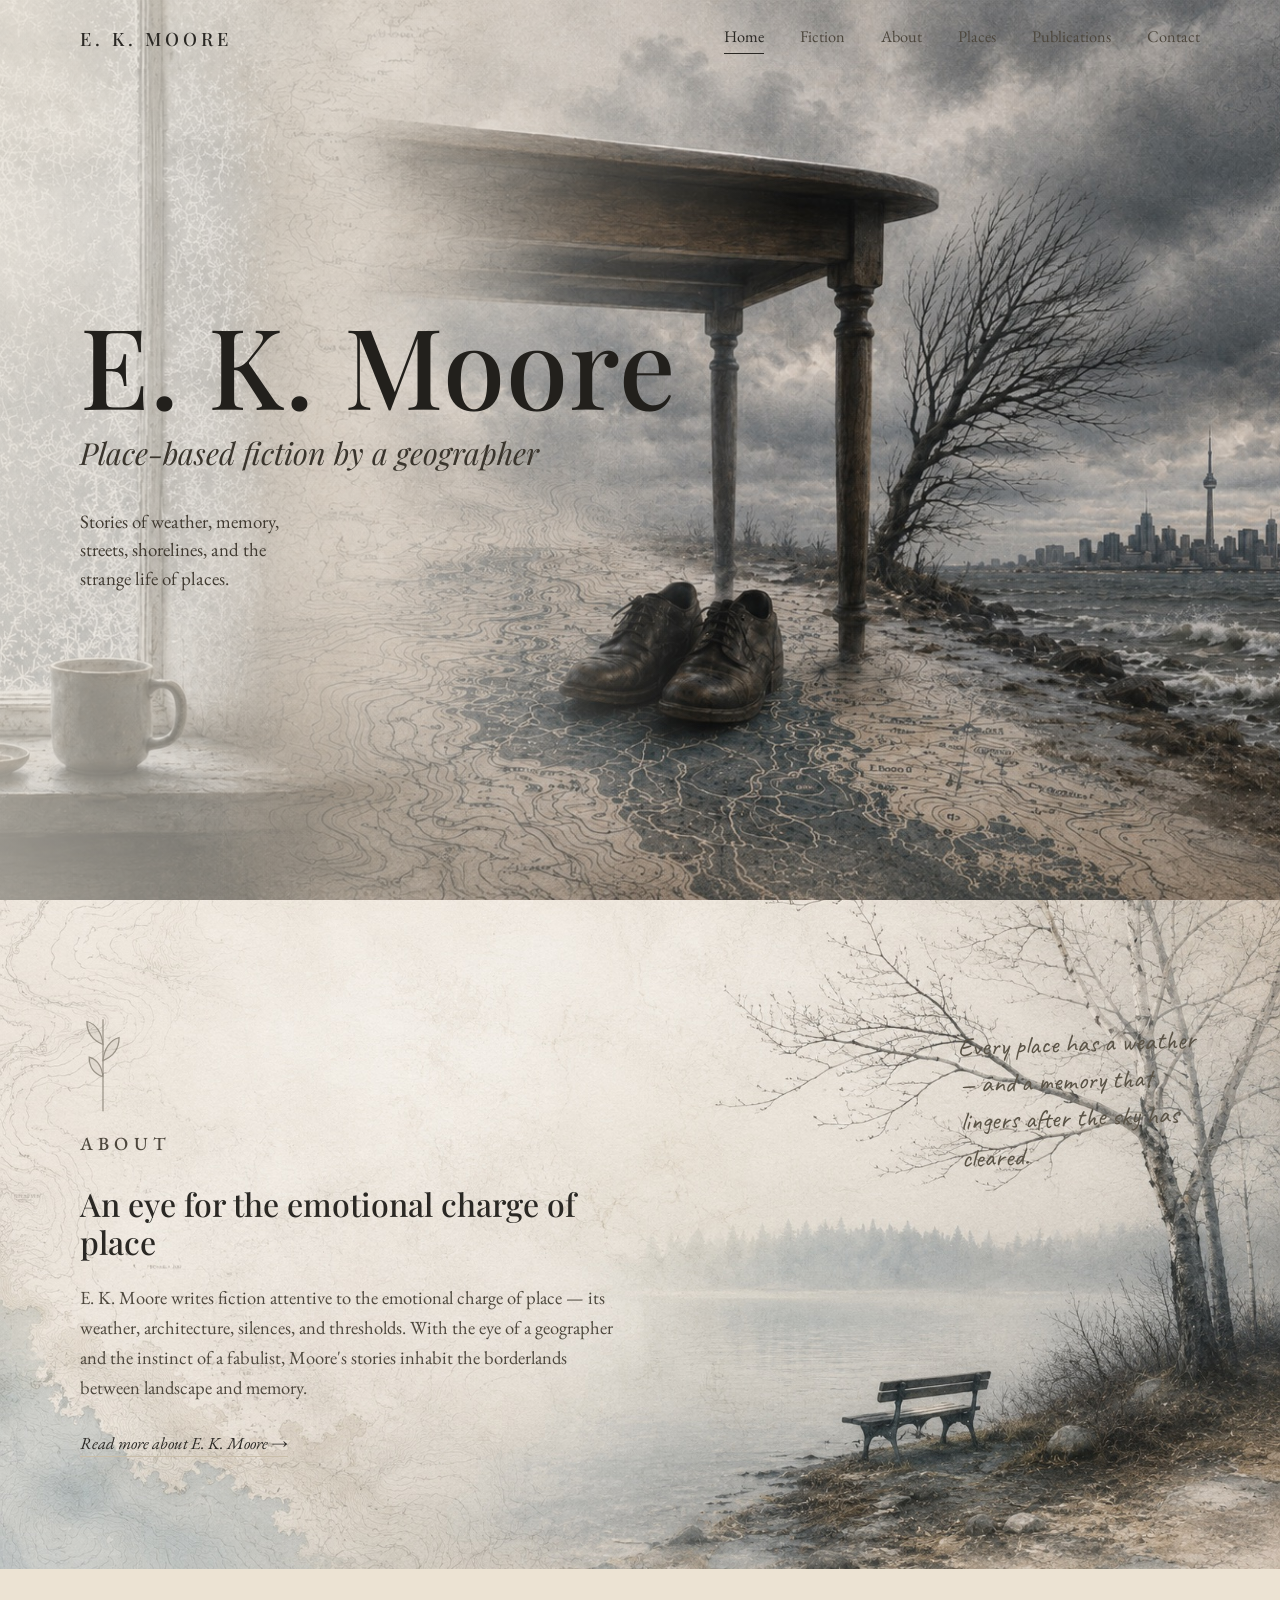
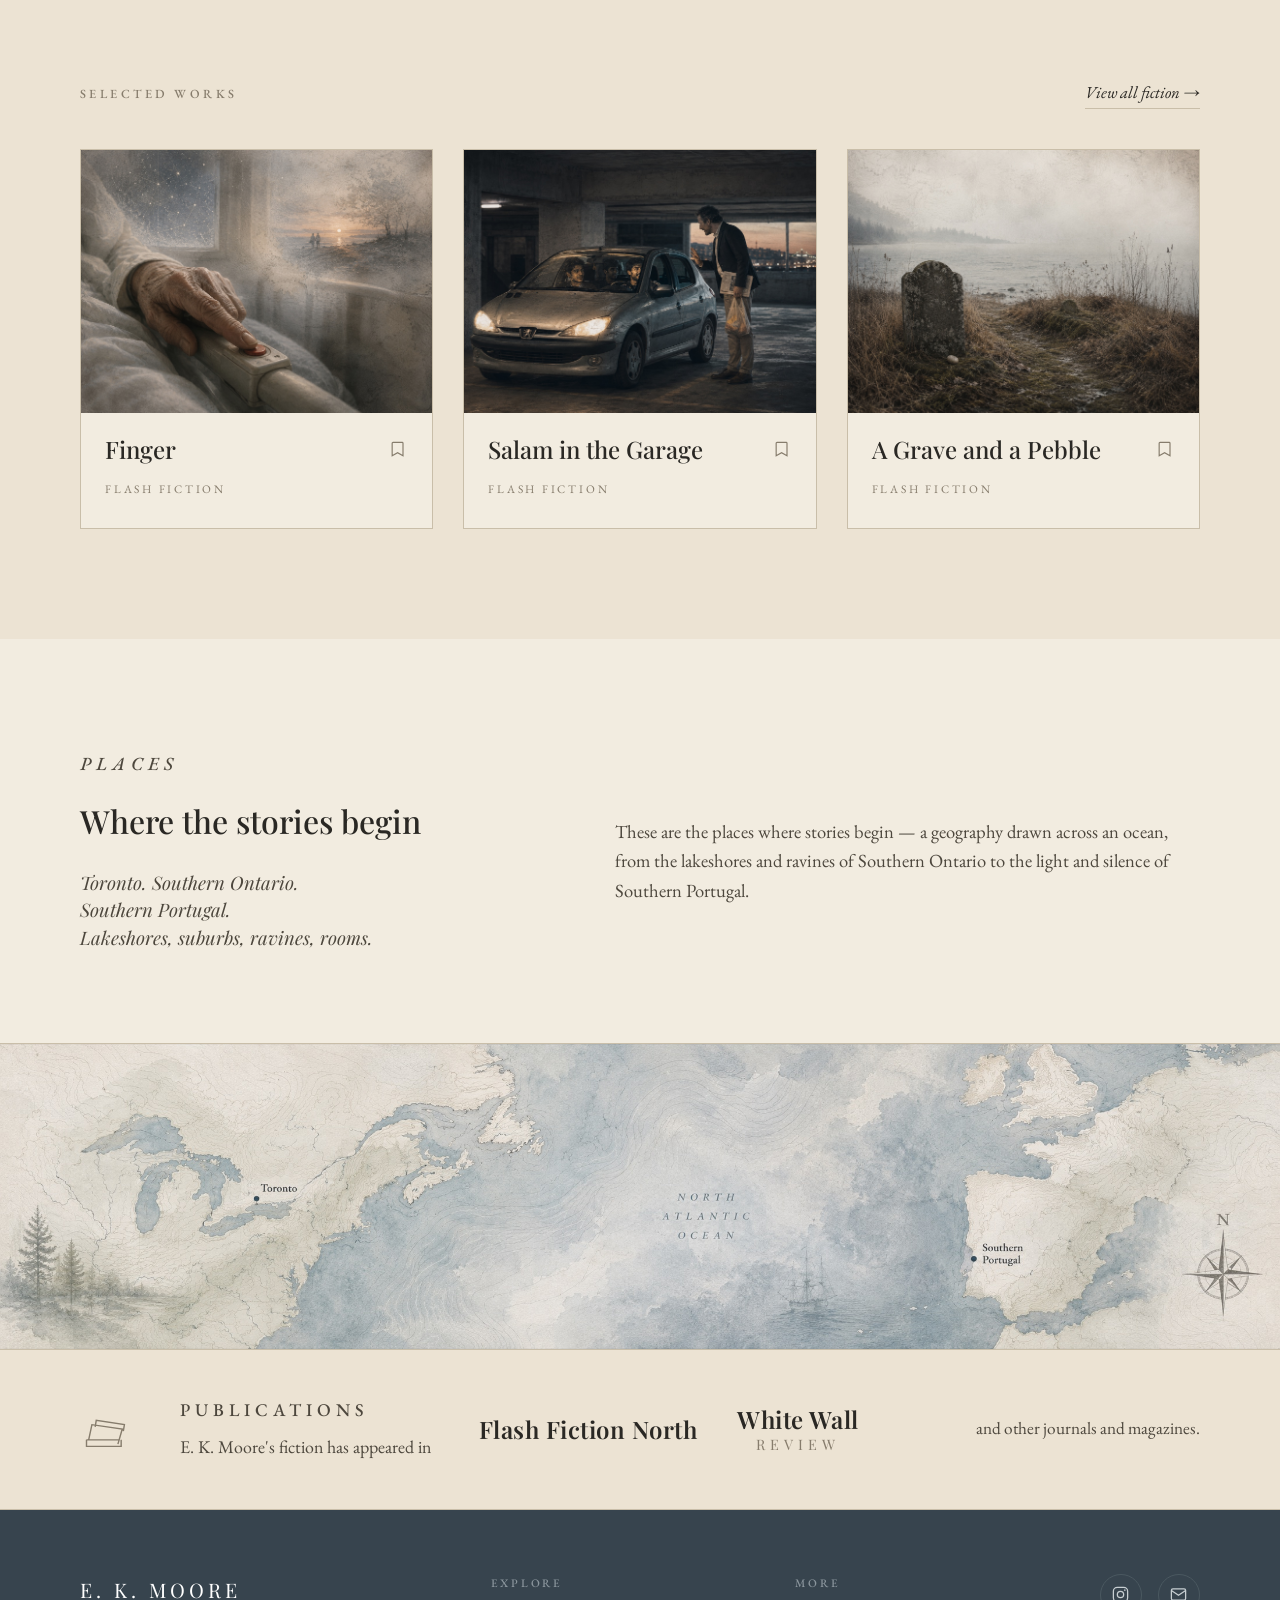
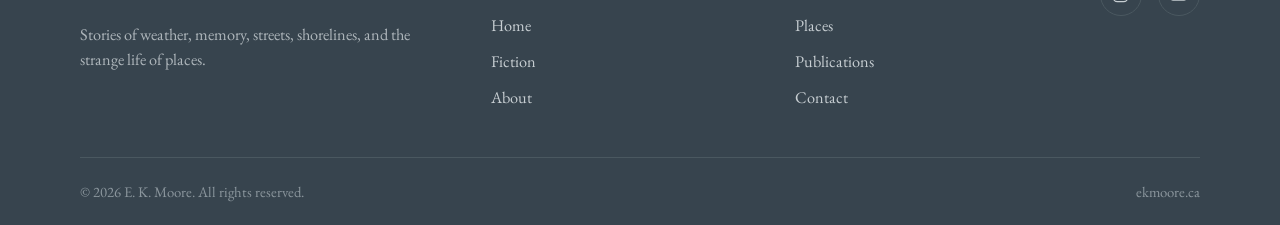
==== index.html @ 6eb42d95 "E. K. Moore: place-based fiction site — hero, about, works, places map, publications Co-Authored-By:" ====
<!DOCTYPE html>
<html lang="en">
<head>
<meta charset="UTF-8">
<meta name="viewport" content="width=device-width, initial-scale=1.0">
<title>E. K. Moore — Place-based fiction by a geographer</title>
<meta name="description" content="E. K. Moore writes fiction attentive to the emotional charge of place — its weather, architecture, silences, and thresholds. Stories of Toronto, Southern Ontario, and Southern Portugal.">
<meta name="author" content="E. K. Moore">
<link rel="canonical" href="https://ekmoore.ca/">

<!-- Open Graph -->
<meta property="og:type" content="website">
<meta property="og:url" content="https://ekmoore.ca/">
<meta property="og:title" content="E. K. Moore — Place-based fiction by a geographer">
<meta property="og:description" content="Stories of weather, memory, streets, shorelines, and the strange life of places.">
<meta property="og:image" content="https://ekmoore.ca/assets/img/hero.jpg">
<meta name="twitter:card" content="summary_large_image">

<link rel="icon" href="/assets/favicon.svg" type="image/svg+xml">
<link rel="preconnect" href="https://fonts.googleapis.com">
<link rel="preconnect" href="https://fonts.gstatic.com" crossorigin>
<link href="https://fonts.googleapis.com/css2?family=Playfair+Display:ital,wght@0,400;0,500;0,600;0,700;1,400;1,500;1,600&family=EB+Garamond:ital,wght@0,400;0,500;1,400&family=Caveat:wght@400;500&display=swap" rel="stylesheet">

<style>
  :root{
    --paper:#f2ece0;
    --paper-2:#ece3d3;
    --paper-3:#e7ddca;
    --ink:#2a2824;
    --ink-soft:#4d473d;
    --muted:#867c6c;
    --line:#c9bea9;
    --slate:#37444e;
    --slate-deep:#2c383f;
    --slate-line:#4a5860;
    --accent:#6b5d47;
    --display:"Playfair Display",Georgia,serif;
    --body:"EB Garamond",Georgia,serif;
    --hand:"Caveat",cursive;
  }
  *{box-sizing:border-box;margin:0;padding:0}
  html{scroll-behavior:smooth}
  body{
    font-family:var(--body);
    color:var(--ink);
    background:var(--paper);
    font-size:19px;
    line-height:1.6;
    -webkit-font-smoothing:antialiased;
    text-rendering:optimizeLegibility;
  }
  a{color:inherit;text-decoration:none}
  img{max-width:100%;display:block}
  .wrap{max-width:1200px;margin:0 auto;padding:0 40px}
  .eyebrow{
    font-family:var(--body);
    font-size:.78rem;
    letter-spacing:.28em;
    text-transform:uppercase;
    color:var(--muted);
    font-weight:500;
  }
  .arrow-link{
    font-style:italic;
    font-size:1.05rem;
    color:var(--ink);
    border-bottom:1px solid var(--line);
    padding-bottom:2px;
    transition:border-color .3s,color .3s;
  }
  .arrow-link:hover{border-color:var(--ink);color:#000}

  /* ---------- Header ---------- */
  header{
    position:fixed;top:0;left:0;right:0;z-index:50;
    transition:background .4s,box-shadow .4s,border-color .4s;
    border-bottom:1px solid transparent;
  }
  header.scrolled{
    background:rgba(242,236,224,.92);
    backdrop-filter:blur(8px);
    border-bottom:1px solid var(--line);
  }
  .nav{display:flex;align-items:center;justify-content:space-between;height:78px}
  .brand{
    font-family:var(--display);
    font-weight:500;
    font-size:1.15rem;
    letter-spacing:.22em;
    text-transform:uppercase;
  }
  .nav-links{display:flex;gap:36px;align-items:center}
  .nav-links a{
    font-size:1.02rem;
    color:var(--ink-soft);
    position:relative;
    padding-bottom:4px;
    transition:color .25s;
  }
  .nav-links a::after{
    content:"";position:absolute;left:0;bottom:0;height:1px;width:0;
    background:var(--ink);transition:width .3s;
  }
  .nav-links a:hover{color:var(--ink)}
  .nav-links a:hover::after,.nav-links a.active::after{width:100%}
  .nav-links a.active{color:var(--ink)}
  .menu-toggle{display:none;background:none;border:0;cursor:pointer;font-size:1.5rem;color:var(--ink)}

  /* ---------- Hero ---------- */
  .hero{
    position:relative;
    min-height:100vh;
    display:flex;align-items:center;
    background:url("/assets/img/hero.jpg") center/cover no-repeat;
    overflow:hidden;
  }
  .hero::before{
    content:"";position:absolute;inset:0;
    background:linear-gradient(100deg,rgba(238,232,220,.72) 0%,rgba(238,232,220,.35) 34%,rgba(238,232,220,0) 58%);
  }
  .hero-inner{position:relative;z-index:2;max-width:1200px;margin:0 auto;padding:0 40px;width:100%}
  .hero-title{
    font-family:var(--display);
    font-weight:500;
    font-size:clamp(3.4rem,9vw,7rem);
    line-height:1.02;
    letter-spacing:.01em;
    color:#22201c;
  }
  .hero-sub{
    font-family:var(--display);
    font-style:italic;
    font-weight:400;
    font-size:clamp(1.3rem,2.6vw,1.9rem);
    color:#3a352d;
    margin-top:.5rem;
  }
  .hero-tag{
    font-size:1.18rem;
    color:#403a31;
    max-width:24ch;
    margin-top:1.9rem;
    line-height:1.5;
  }

  /* ---------- Section frame ---------- */
  section{position:relative}
  .pad{padding:110px 0}

  /* ---------- About ---------- */
  .about{
    background:url("/assets/img/about.jpg") center right/cover no-repeat;
    background-color:var(--paper);
  }
  .about-grid{display:grid;grid-template-columns:minmax(0,1fr) minmax(0,1fr);gap:40px;align-items:center}
  .about-copy{max-width:34rem}
  .about-copy h2{
    font-family:var(--display);
    font-weight:500;
    font-size:2rem;
    margin:1.1rem 0 1.3rem;
    line-height:1.2;
  }
  .about-copy p{font-size:1.16rem;color:var(--ink-soft);margin-bottom:1.6rem;line-height:1.62}
  .about-copy p em{font-style:italic}
  .about-note{
    justify-self:end;align-self:start;
    font-family:var(--hand);
    font-size:1.65rem;
    line-height:1.4;
    color:#5a5346;
    max-width:15rem;
    text-align:left;
    transform:rotate(-2deg);
    margin-top:1rem;
  }
  .sprig{width:46px;height:auto;opacity:.55;margin-bottom:.4rem}

  /* ---------- Selected works ---------- */
  .works{background:var(--paper-2)}
  .works-head{display:flex;justify-content:space-between;align-items:baseline;margin-bottom:40px;gap:20px;flex-wrap:wrap}
  .cards{display:grid;grid-template-columns:repeat(3,1fr);gap:30px}
  .card{
    background:var(--paper);
    border:1px solid var(--line);
    display:flex;flex-direction:column;
    transition:transform .35s,box-shadow .35s;
  }
  .card:hover{transform:translateY(-4px);box-shadow:0 18px 40px -22px rgba(40,36,28,.45)}
  .card-img{aspect-ratio:4/3;overflow:hidden;background:var(--paper-3)}
  .card-img img{width:100%;height:100%;object-fit:cover;filter:saturate(.92);transition:transform .6s}
  .card:hover .card-img img{transform:scale(1.04)}
  .card-body{padding:22px 24px 26px;display:flex;align-items:flex-start;justify-content:space-between;gap:14px;flex:1}
  .card-title{font-family:var(--display);font-weight:500;font-size:1.5rem;line-height:1.2;margin-bottom:.5rem}
  .card-genre{font-size:.72rem;letter-spacing:.24em;text-transform:uppercase;color:var(--muted)}
  .card-icon{color:var(--muted);flex-shrink:0;margin-top:4px}

  /* ---------- Places ---------- */
  .places{background:var(--paper);padding-bottom:0}
  .places-grid{display:grid;grid-template-columns:0.9fr 1.1fr;gap:56px;align-items:center;margin-bottom:70px}
  .places-copy h2{font-family:var(--display);font-weight:500;font-size:2rem;margin:1rem 0 1.4rem}
  .places-list{font-family:var(--display);font-size:1.6rem;line-height:1.5;color:var(--ink);margin-bottom:1.3rem}
  .places-copy p{font-size:1.16rem;color:var(--ink-soft);font-style:italic}
  .places-lede{font-size:1.16rem;color:var(--ink-soft);line-height:1.6}
  .map-band{border-top:1px solid var(--line)}
  .map-band img{width:100%;height:auto;display:block;filter:saturate(.96)}

  /* ---------- Publications ---------- */
  .pubs{background:var(--paper-2);border-top:1px solid var(--line);border-bottom:1px solid var(--line)}
  .pubs .wrap{display:flex;align-items:center;gap:48px;flex-wrap:wrap;padding-top:46px;padding-bottom:46px}
  .pubs-illu{color:var(--muted);flex-shrink:0}
  .pubs-lead{max-width:16rem}
  .pubs-lead .eyebrow{display:block;margin-bottom:.5rem}
  .pubs-lead span{font-size:1.12rem;color:var(--ink-soft)}
  .pubs-names{display:flex;align-items:center;gap:40px;flex-wrap:wrap;flex:1}
  .pub-name{font-family:var(--display);text-align:center;line-height:1.1;color:var(--ink)}
  .pub-name .big{font-size:1.5rem;font-weight:600;letter-spacing:.02em}
  .pub-name .small{font-size:.9rem;letter-spacing:.34em;text-transform:uppercase;color:var(--muted);display:block;margin-top:4px}
  .pubs-tail{font-size:1.08rem;color:var(--ink-soft);max-width:14rem}

  /* ---------- Footer ---------- */
  footer{background:var(--slate);color:#d9dde0}
  .foot-grid{display:grid;grid-template-columns:1.4fr 1fr 1fr auto;gap:40px;padding:64px 0 40px}
  .foot-brand{font-family:var(--display);font-size:1.25rem;letter-spacing:.2em;text-transform:uppercase;margin-bottom:1rem;color:#fff}
  .foot-tag{font-size:1.02rem;color:#aeb6bb;max-width:22rem;line-height:1.55}
  .foot-col h4{font-size:.72rem;letter-spacing:.24em;text-transform:uppercase;color:#8b969d;font-weight:500;margin-bottom:1rem}
  .foot-col a{display:block;color:#c7ced2;font-size:1.02rem;padding:5px 0;transition:color .25s}
  .foot-col a:hover{color:#fff}
  .foot-social{display:flex;gap:16px;align-items:flex-start}
  .foot-social a{
    width:42px;height:42px;border:1px solid var(--slate-line);border-radius:50%;
    display:flex;align-items:center;justify-content:center;color:#c7ced2;transition:all .25s;
  }
  .foot-social a:hover{background:#fff;color:var(--slate);border-color:#fff}
  .foot-bottom{border-top:1px solid var(--slate-line);padding:22px 0;display:flex;justify-content:space-between;flex-wrap:wrap;gap:12px}
  .foot-bottom p{font-size:.92rem;color:#8b969d}

  /* ---------- Responsive ---------- */
  @media(max-width:900px){
    .nav-links{
      position:fixed;top:78px;right:0;left:0;
      background:rgba(242,236,224,.98);backdrop-filter:blur(10px);
      flex-direction:column;gap:0;padding:12px 40px 24px;
      border-bottom:1px solid var(--line);
      transform:translateY(-140%);transition:transform .35s;
    }
    .nav-links.open{transform:translateY(0)}
    .nav-links a{padding:12px 0;width:100%;border-bottom:1px solid var(--line)}
    .menu-toggle{display:block}
    .about-grid{grid-template-columns:1fr;gap:30px}
    .about{background-position:center bottom;background-size:140%;padding-bottom:280px}
    .about-note{justify-self:start;transform:rotate(-1.5deg)}
    .cards{grid-template-columns:1fr;max-width:460px}
    .places-grid{grid-template-columns:1fr;gap:32px}
    .foot-grid{grid-template-columns:1fr 1fr;gap:32px}
  }
  @media(max-width:560px){
    .wrap,.hero-inner{padding:0 24px}
    body{font-size:18px}
    .pad{padding:74px 0}
    .foot-grid{grid-template-columns:1fr}
    .pubs-names{gap:24px}
  }
</style>
</head>
<body>

<!-- ===================== HEADER ===================== -->
<header id="site-header">
  <div class="wrap nav">
    <a href="#top" class="brand">E. K. Moore</a>
    <button class="menu-toggle" id="menuToggle" aria-label="Menu">☰</button>
    <nav class="nav-links" id="navLinks">
      <a href="#top" class="active">Home</a>
      <a href="#works">Fiction</a>
      <a href="#about">About</a>
      <a href="#places">Places</a>
      <a href="#pubs">Publications</a>
      <a href="#contact">Contact</a>
    </nav>
  </div>
</header>

<!-- ===================== HERO ===================== -->
<section class="hero" id="top">
  <div class="hero-inner">
    <h1 class="hero-title">E. K. Moore</h1>
    <p class="hero-sub">Place-based fiction by a geographer</p>
    <p class="hero-tag">Stories of weather, memory, streets, shorelines, and the strange life of places.</p>
  </div>
</section>

<!-- ===================== ABOUT ===================== -->
<section class="about pad" id="about">
  <div class="wrap about-grid">
    <div class="about-copy">
      <svg class="sprig" viewBox="0 0 40 90" fill="none" stroke="#5a5346" stroke-width="1.1" xmlns="http://www.w3.org/2000/svg">
        <path d="M20 88 C20 60 20 40 20 8"/>
        <path d="M20 30 C10 26 6 18 6 10 C14 12 19 20 20 30Z" fill="#5a534622"/>
        <path d="M20 44 C30 40 34 32 34 24 C26 26 21 34 20 44Z" fill="#5a534622"/>
        <path d="M20 58 C11 55 8 48 8 41 C15 43 19 50 20 58Z" fill="#5a534622"/>
      </svg>
      <p class="eyebrow">About</p>
      <h2>An eye for the emotional charge of place</h2>
      <p>E. K. Moore writes fiction attentive to the emotional charge of place — its weather, architecture, silences, and thresholds. With the eye of a geographer and the instinct of a fabulist, Moore's stories inhabit the borderlands between landscape and memory.</p>
      <a href="#about" class="arrow-link">Read more about E. K. Moore →</a>
    </div>
    <p class="about-note">Every place has a weather — and a memory that lingers after the sky has cleared.</p>
  </div>
</section>

<!-- ===================== SELECTED WORKS ===================== -->
<section class="works pad" id="works">
  <div class="wrap">
    <div class="works-head">
      <p class="eyebrow">Selected Works</p>
      <a href="#works" class="arrow-link">View all fiction →</a>
    </div>
    <div class="cards">

      <article class="card">
        <div class="card-img"><img src="/assets/img/story-finger.jpg" alt="A weathered hand rests on a call button; a constellation and a distant shore appear beyond the window." loading="lazy"></div>
        <div class="card-body">
          <div>
            <h3 class="card-title">Finger</h3>
            <span class="card-genre">Flash Fiction</span>
          </div>
          <svg class="card-icon" width="20" height="20" viewBox="0 0 24 24" fill="none" stroke="currentColor" stroke-width="1.4"><path d="M6 4h11a1 1 0 0 1 1 1v15l-6.5-3.5L5 20V5a1 1 0 0 1 1-1Z"/></svg>
        </div>
      </article>

      <article class="card">
        <div class="card-img"><img src="/assets/img/story-salam.jpg" alt="A man with groceries and a newspaper leans to speak with young men in a battered car in a parking garage at dusk." loading="lazy"></div>
        <div class="card-body">
          <div>
            <h3 class="card-title">Salam in the Garage</h3>
            <span class="card-genre">Flash Fiction</span>
          </div>
          <svg class="card-icon" width="20" height="20" viewBox="0 0 24 24" fill="none" stroke="currentColor" stroke-width="1.4"><path d="M6 4h11a1 1 0 0 1 1 1v15l-6.5-3.5L5 20V5a1 1 0 0 1 1-1Z"/></svg>
        </div>
      </article>

      <article class="card">
        <div class="card-img"><img src="/assets/img/story-grave.jpg" alt="A lichen-covered headstone by a misty shore, a pale pebble resting at its base." loading="lazy"></div>
        <div class="card-body">
          <div>
            <h3 class="card-title">A Grave and a Pebble</h3>
            <span class="card-genre">Flash Fiction</span>
          </div>
          <svg class="card-icon" width="20" height="20" viewBox="0 0 24 24" fill="none" stroke="currentColor" stroke-width="1.4"><path d="M6 4h11a1 1 0 0 1 1 1v15l-6.5-3.5L5 20V5a1 1 0 0 1 1-1Z"/></svg>
        </div>
      </article>

    </div>
  </div>
</section>

<!-- ===================== PLACES ===================== -->
<section class="places pad" id="places">
  <div class="wrap places-grid">
    <div class="places-copy">
      <p class="eyebrow">Places</p>
      <h2>Where the stories begin</h2>
      <p class="places-list">Toronto. Southern Ontario.<br>Southern Portugal.<br>Lakeshores, suburbs, ravines, rooms.</p>
    </div>
    <p class="places-lede">These are the places where stories begin — a geography drawn across an ocean, from the lakeshores and ravines of Southern Ontario to the light and silence of Southern Portugal.</p>
  </div>
  <div class="map-band">
    <img src="/assets/img/map.jpg" alt="Antique-style map of the North Atlantic marking Toronto and Southern Portugal." loading="lazy">
  </div>
</section>

<!-- ===================== PUBLICATIONS ===================== -->
<section class="pubs" id="pubs">
  <div class="wrap">
    <svg class="pubs-illu" width="52" height="52" viewBox="0 0 48 48" fill="none" stroke="currentColor" stroke-width="1.3">
      <path d="M6 34h30M8 34l3-14 28 4-4 14M14 22l1-6 26 4-1 6"/>
      <path d="M6 34v6h32v-6"/>
    </svg>
    <div class="pubs-lead">
      <span class="eyebrow">Publications</span>
      <span>E. K. Moore's fiction has appeared in</span>
    </div>
    <div class="pubs-names">
      <div class="pub-name"><span class="big">Flash Fiction North</span></div>
      <div class="pub-name"><span class="big">White Wall</span><span class="small">Review</span></div>
    </div>
    <p class="pubs-tail">and other journals and magazines.</p>
  </div>
</section>

<!-- ===================== FOOTER ===================== -->
<footer id="contact">
  <div class="wrap">
    <div class="foot-grid">
      <div>
        <div class="foot-brand">E. K. Moore</div>
        <p class="foot-tag">Stories of weather, memory, streets, shorelines, and the strange life of places.</p>
      </div>
      <div class="foot-col">
        <h4>Explore</h4>
        <a href="#top">Home</a>
        <a href="#works">Fiction</a>
        <a href="#about">About</a>
      </div>
      <div class="foot-col">
        <h4>More</h4>
        <a href="#places">Places</a>
        <a href="#pubs">Publications</a>
        <a href="#contact">Contact</a>
      </div>
      <div class="foot-social">
        <a href="https://www.instagram.com/ekmoore.writer" target="_blank" rel="noopener" aria-label="Instagram" title="@ekmoore.writer">
          <svg width="19" height="19" viewBox="0 0 24 24" fill="none" stroke="currentColor" stroke-width="1.6"><rect x="3" y="3" width="18" height="18" rx="5"/><circle cx="12" cy="12" r="4"/><circle cx="17.5" cy="6.5" r="1" fill="currentColor" stroke="none"/></svg>
        </a>
        <a href="mailto:ekmoore.writer@gmail.com" aria-label="Email" title="Email">
          <svg width="19" height="19" viewBox="0 0 24 24" fill="none" stroke="currentColor" stroke-width="1.6"><rect x="3" y="5" width="18" height="14" rx="2"/><path d="m3 7 9 6 9-6"/></svg>
        </a>
      </div>
    </div>
    <div class="foot-bottom">
      <p>© 2026 E. K. Moore. All rights reserved.</p>
      <p>ekmoore.ca</p>
    </div>
  </div>
</footer>

<script>
  // Header background on scroll
  const header=document.getElementById('site-header');
  const onScroll=()=>header.classList.toggle('scrolled',window.scrollY>40);
  onScroll();window.addEventListener('scroll',onScroll,{passive:true});

  // Mobile menu
  const toggle=document.getElementById('menuToggle');
  const links=document.getElementById('navLinks');
  toggle.addEventListener('click',()=>links.classList.toggle('open'));
  links.querySelectorAll('a').forEach(a=>a.addEventListener('click',()=>links.classList.remove('open')));

  // Active nav link on scroll
  const sections=[...document.querySelectorAll('section[id]')];
  const navItems=[...links.querySelectorAll('a')];
  const spy=()=>{
    const y=window.scrollY+140;let cur='top';
    for(const s of sections){if(s.offsetTop<=y)cur=s.id;}
    navItems.forEach(a=>a.classList.toggle('active',a.getAttribute('href')==='#'+cur));
  };
  spy();window.addEventListener('scroll',spy,{passive:true});
</script>

<!-- Microsoft Clarity -->
<script type="text/javascript">
  (function(c,l,a,r,i,t,y){
    c[a]=c[a]||function(){(c[a].q=c[a].q||[]).push(arguments)};
    t=l.createElement(r);t.async=1;t.src="https://www.clarity.ms/tag/"+i;
    y=l.getElementsByTagName(r)[0];y.parentNode.insertBefore(t,y);
  })(window,document,"clarity","script","xi8r6ycbxg");
</script>

</body>
</html>
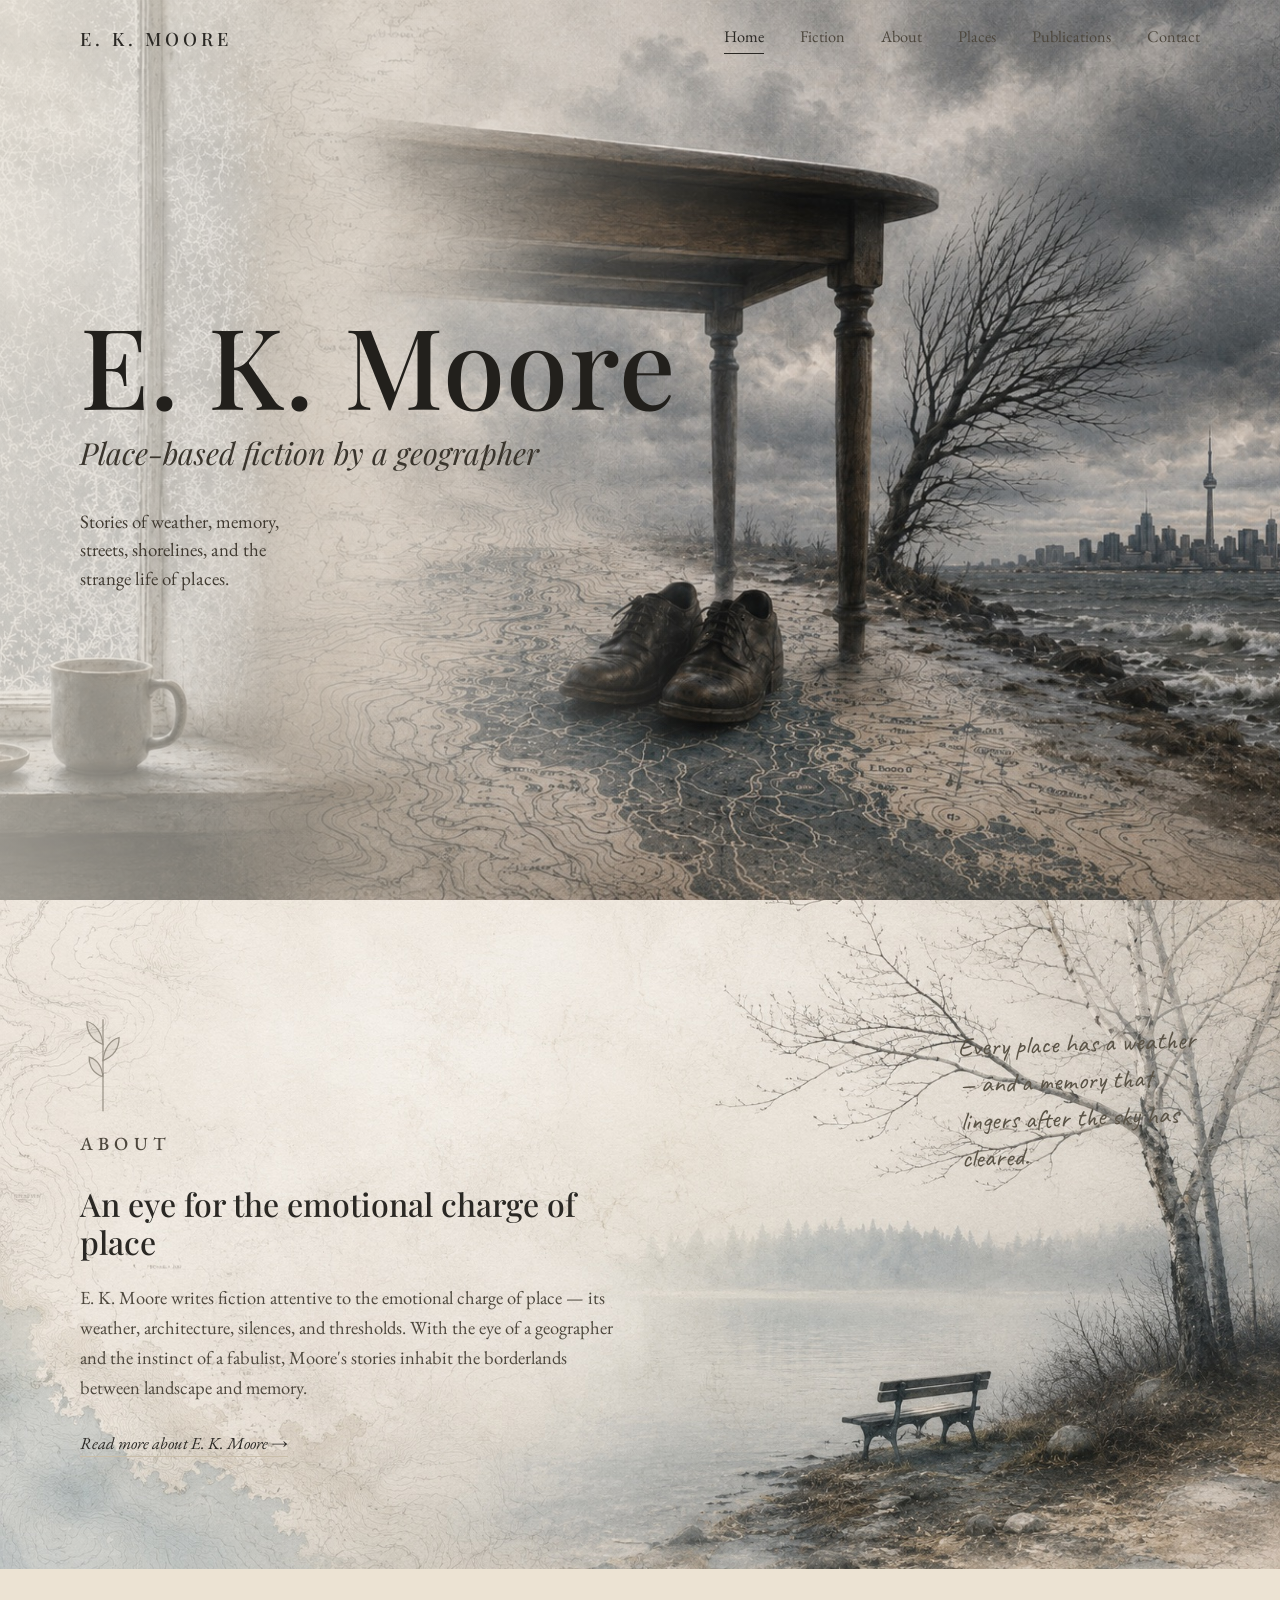
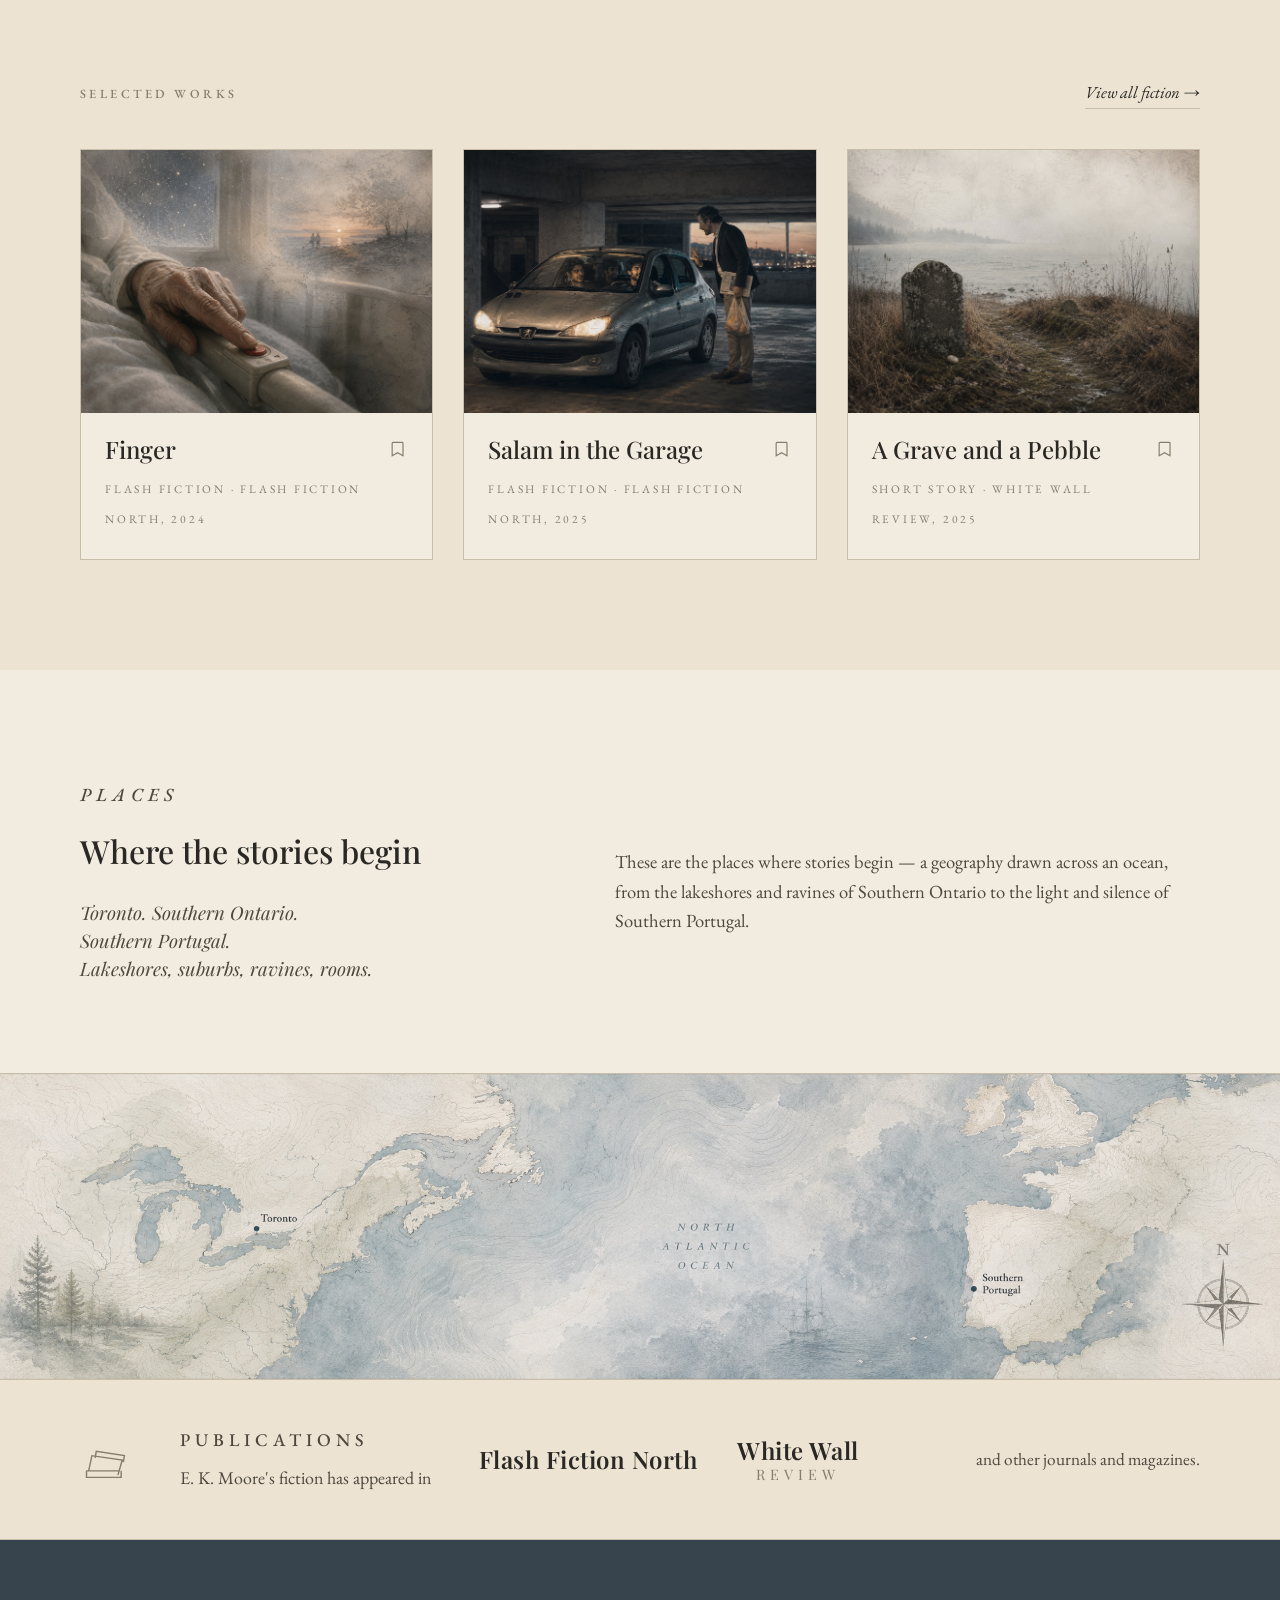
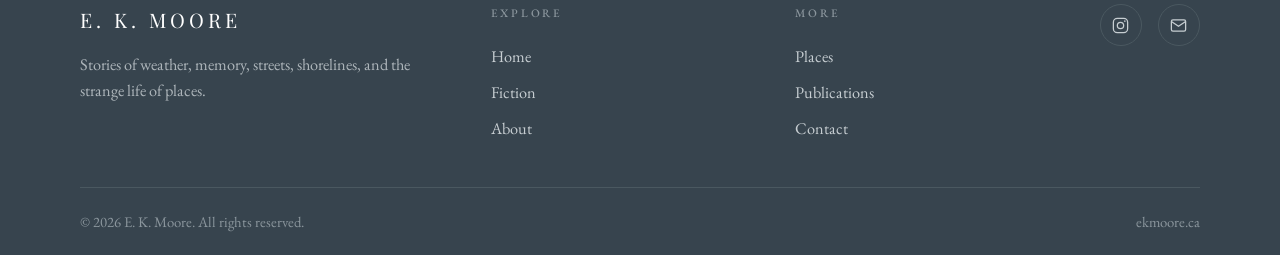
==== commit ef249403: "Author platform: published stories, about page, fiction index, press kit, schema.org - Full texts of" ====
--- a/index.html
+++ b/index.html
@@ -15,6 +15,20 @@
 <meta property="og:description" content="Stories of weather, memory, streets, shorelines, and the strange life of places.">
 <meta property="og:image" content="https://ekmoore.ca/assets/img/hero.jpg">
 <meta name="twitter:card" content="summary_large_image">
+
+<script type="application/ld+json">
+{
+  "@context": "https://schema.org",
+  "@type": "Person",
+  "name": "E. K. Moore",
+  "url": "https://ekmoore.ca",
+  "jobTitle": "Writer",
+  "description": "Writer and geographer. Place-based fiction exploring weather, memory, and thresholds. Published in Flash Fiction North and White Wall Review.",
+  "email": "mailto:ekmoore.writer@gmail.com",
+  "sameAs": ["https://www.instagram.com/ekmoore.writer"],
+  "homeLocation": {"@type": "Place", "name": "Toronto, Canada"}
+}
+</script>
 
 <link rel="icon" href="/assets/favicon.svg" type="image/svg+xml">
 <link rel="preconnect" href="https://fonts.googleapis.com">
@@ -272,8 +286,8 @@
     <button class="menu-toggle" id="menuToggle" aria-label="Menu">☰</button>
     <nav class="nav-links" id="navLinks">
       <a href="#top" class="active">Home</a>
-      <a href="#works">Fiction</a>
-      <a href="#about">About</a>
+      <a href="/fiction">Fiction</a>
+      <a href="/about">About</a>
       <a href="#places">Places</a>
       <a href="#pubs">Publications</a>
       <a href="#contact">Contact</a>
@@ -303,7 +317,7 @@
       <p class="eyebrow">About</p>
       <h2>An eye for the emotional charge of place</h2>
       <p>E. K. Moore writes fiction attentive to the emotional charge of place — its weather, architecture, silences, and thresholds. With the eye of a geographer and the instinct of a fabulist, Moore's stories inhabit the borderlands between landscape and memory.</p>
-      <a href="#about" class="arrow-link">Read more about E. K. Moore →</a>
+      <a href="/about" class="arrow-link">Read more about E. K. Moore →</a>
     </div>
     <p class="about-note">Every place has a weather — and a memory that lingers after the sky has cleared.</p>
   </div>
@@ -314,42 +328,42 @@
   <div class="wrap">
     <div class="works-head">
       <p class="eyebrow">Selected Works</p>
-      <a href="#works" class="arrow-link">View all fiction →</a>
+      <a href="/fiction" class="arrow-link">View all fiction →</a>
     </div>
     <div class="cards">
 
-      <article class="card">
+      <a class="card" href="/fiction/finger">
         <div class="card-img"><img src="/assets/img/story-finger.jpg" alt="A weathered hand rests on a call button; a constellation and a distant shore appear beyond the window." loading="lazy"></div>
         <div class="card-body">
           <div>
             <h3 class="card-title">Finger</h3>
-            <span class="card-genre">Flash Fiction</span>
+            <span class="card-genre">Flash Fiction · Flash Fiction North, 2024</span>
           </div>
           <svg class="card-icon" width="20" height="20" viewBox="0 0 24 24" fill="none" stroke="currentColor" stroke-width="1.4"><path d="M6 4h11a1 1 0 0 1 1 1v15l-6.5-3.5L5 20V5a1 1 0 0 1 1-1Z"/></svg>
         </div>
-      </article>
-
-      <article class="card">
+      </a>
+
+      <a class="card" href="/fiction/salam-in-the-garage">
         <div class="card-img"><img src="/assets/img/story-salam.jpg" alt="A man with groceries and a newspaper leans to speak with young men in a battered car in a parking garage at dusk." loading="lazy"></div>
         <div class="card-body">
           <div>
             <h3 class="card-title">Salam in the Garage</h3>
-            <span class="card-genre">Flash Fiction</span>
+            <span class="card-genre">Flash Fiction · Flash Fiction North, 2025</span>
           </div>
           <svg class="card-icon" width="20" height="20" viewBox="0 0 24 24" fill="none" stroke="currentColor" stroke-width="1.4"><path d="M6 4h11a1 1 0 0 1 1 1v15l-6.5-3.5L5 20V5a1 1 0 0 1 1-1Z"/></svg>
         </div>
-      </article>
-
-      <article class="card">
+      </a>
+
+      <a class="card" href="/fiction/a-grave-and-a-pebble">
         <div class="card-img"><img src="/assets/img/story-grave.jpg" alt="A lichen-covered headstone by a misty shore, a pale pebble resting at its base." loading="lazy"></div>
         <div class="card-body">
           <div>
             <h3 class="card-title">A Grave and a Pebble</h3>
-            <span class="card-genre">Flash Fiction</span>
+            <span class="card-genre">Short Story · White Wall Review, 2025</span>
           </div>
           <svg class="card-icon" width="20" height="20" viewBox="0 0 24 24" fill="none" stroke="currentColor" stroke-width="1.4"><path d="M6 4h11a1 1 0 0 1 1 1v15l-6.5-3.5L5 20V5a1 1 0 0 1 1-1Z"/></svg>
         </div>
-      </article>
+      </a>
 
     </div>
   </div>
@@ -382,8 +396,8 @@
       <span>E. K. Moore's fiction has appeared in</span>
     </div>
     <div class="pubs-names">
-      <div class="pub-name"><span class="big">Flash Fiction North</span></div>
-      <div class="pub-name"><span class="big">White Wall</span><span class="small">Review</span></div>
+      <a class="pub-name" href="https://www.flashfictionnorth.com/" target="_blank" rel="noopener"><span class="big">Flash Fiction North</span></a>
+      <a class="pub-name" href="https://whitewallreview.com/a-grave-and-a-pebble/" target="_blank" rel="noopener"><span class="big">White Wall</span><span class="small">Review</span></a>
     </div>
     <p class="pubs-tail">and other journals and magazines.</p>
   </div>
@@ -400,14 +414,14 @@
       <div class="foot-col">
         <h4>Explore</h4>
         <a href="#top">Home</a>
-        <a href="#works">Fiction</a>
-        <a href="#about">About</a>
+        <a href="/fiction">Fiction</a>
+        <a href="/about">About</a>
       </div>
       <div class="foot-col">
         <h4>More</h4>
         <a href="#places">Places</a>
         <a href="#pubs">Publications</a>
-        <a href="#contact">Contact</a>
+        <a href="mailto:ekmoore.writer@gmail.com">Contact</a>
       </div>
       <div class="foot-social">
         <a href="https://www.instagram.com/ekmoore.writer" target="_blank" rel="noopener" aria-label="Instagram" title="@ekmoore.writer">
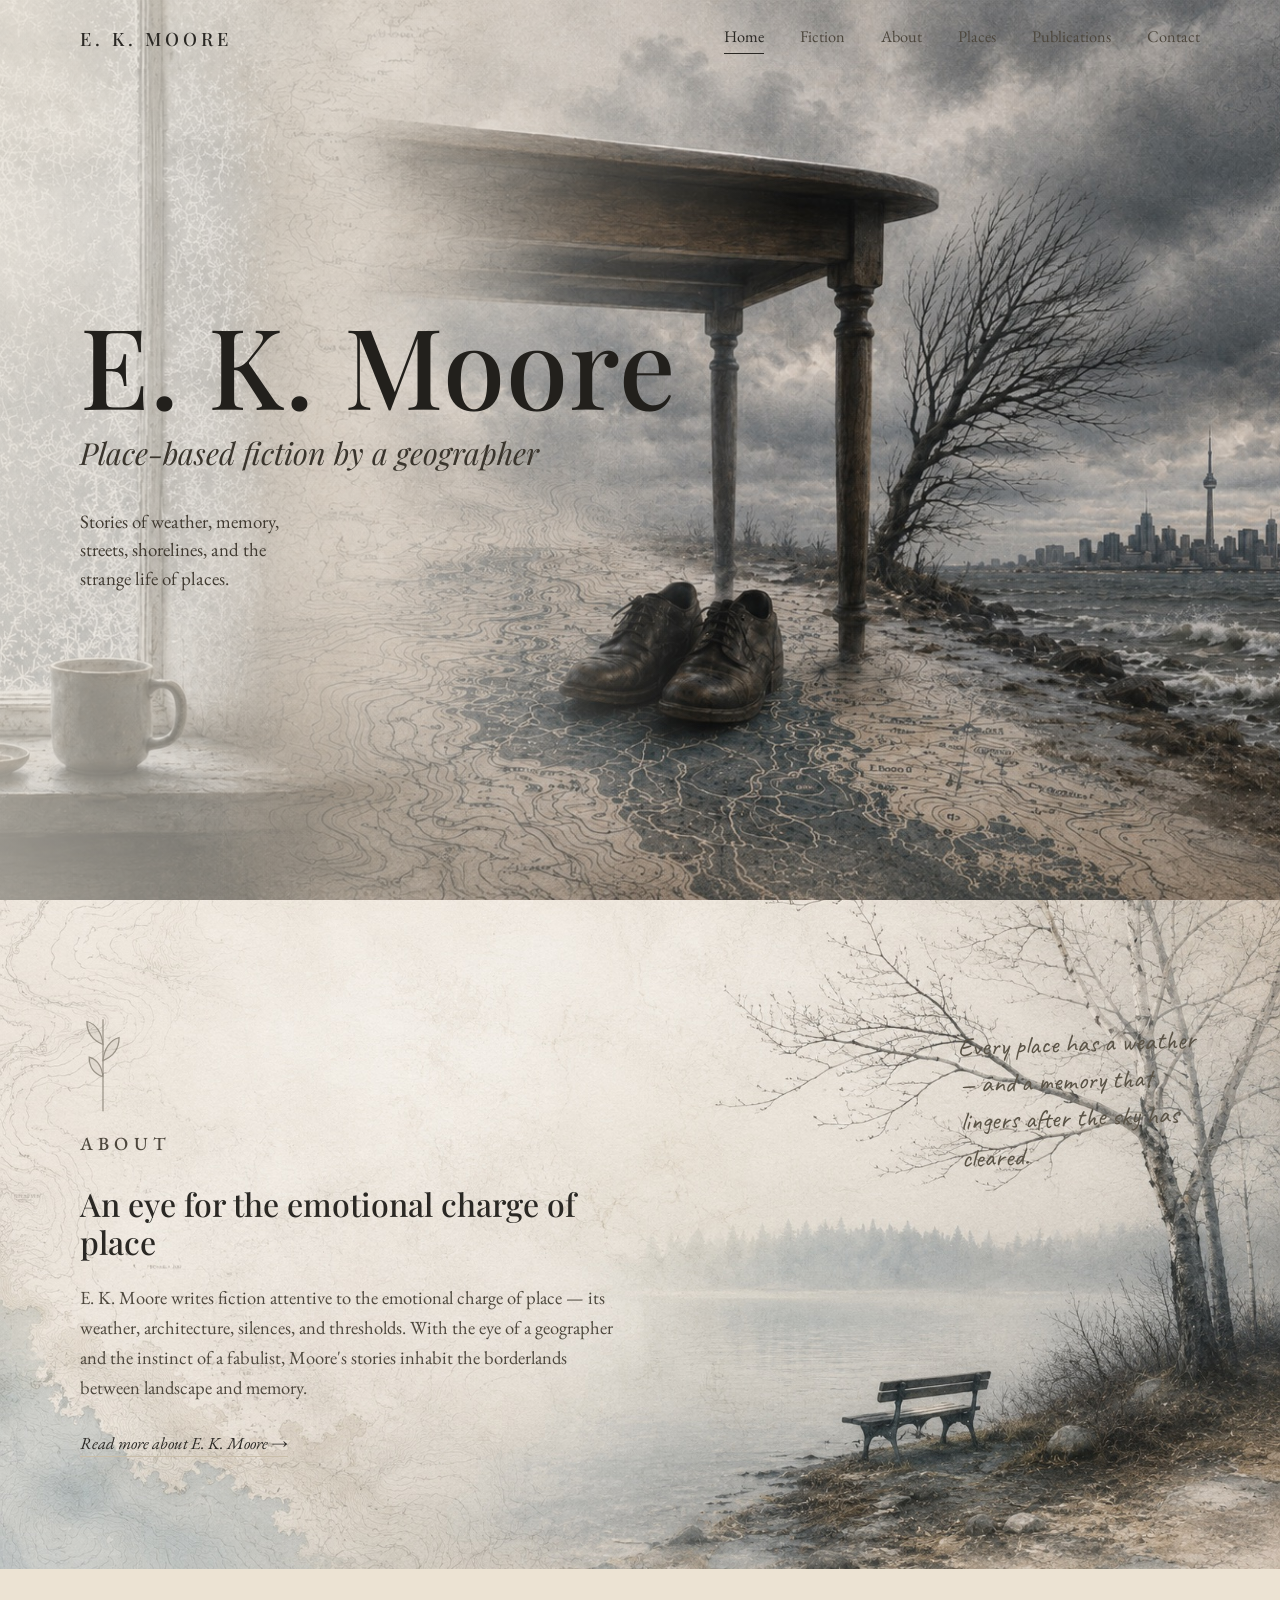
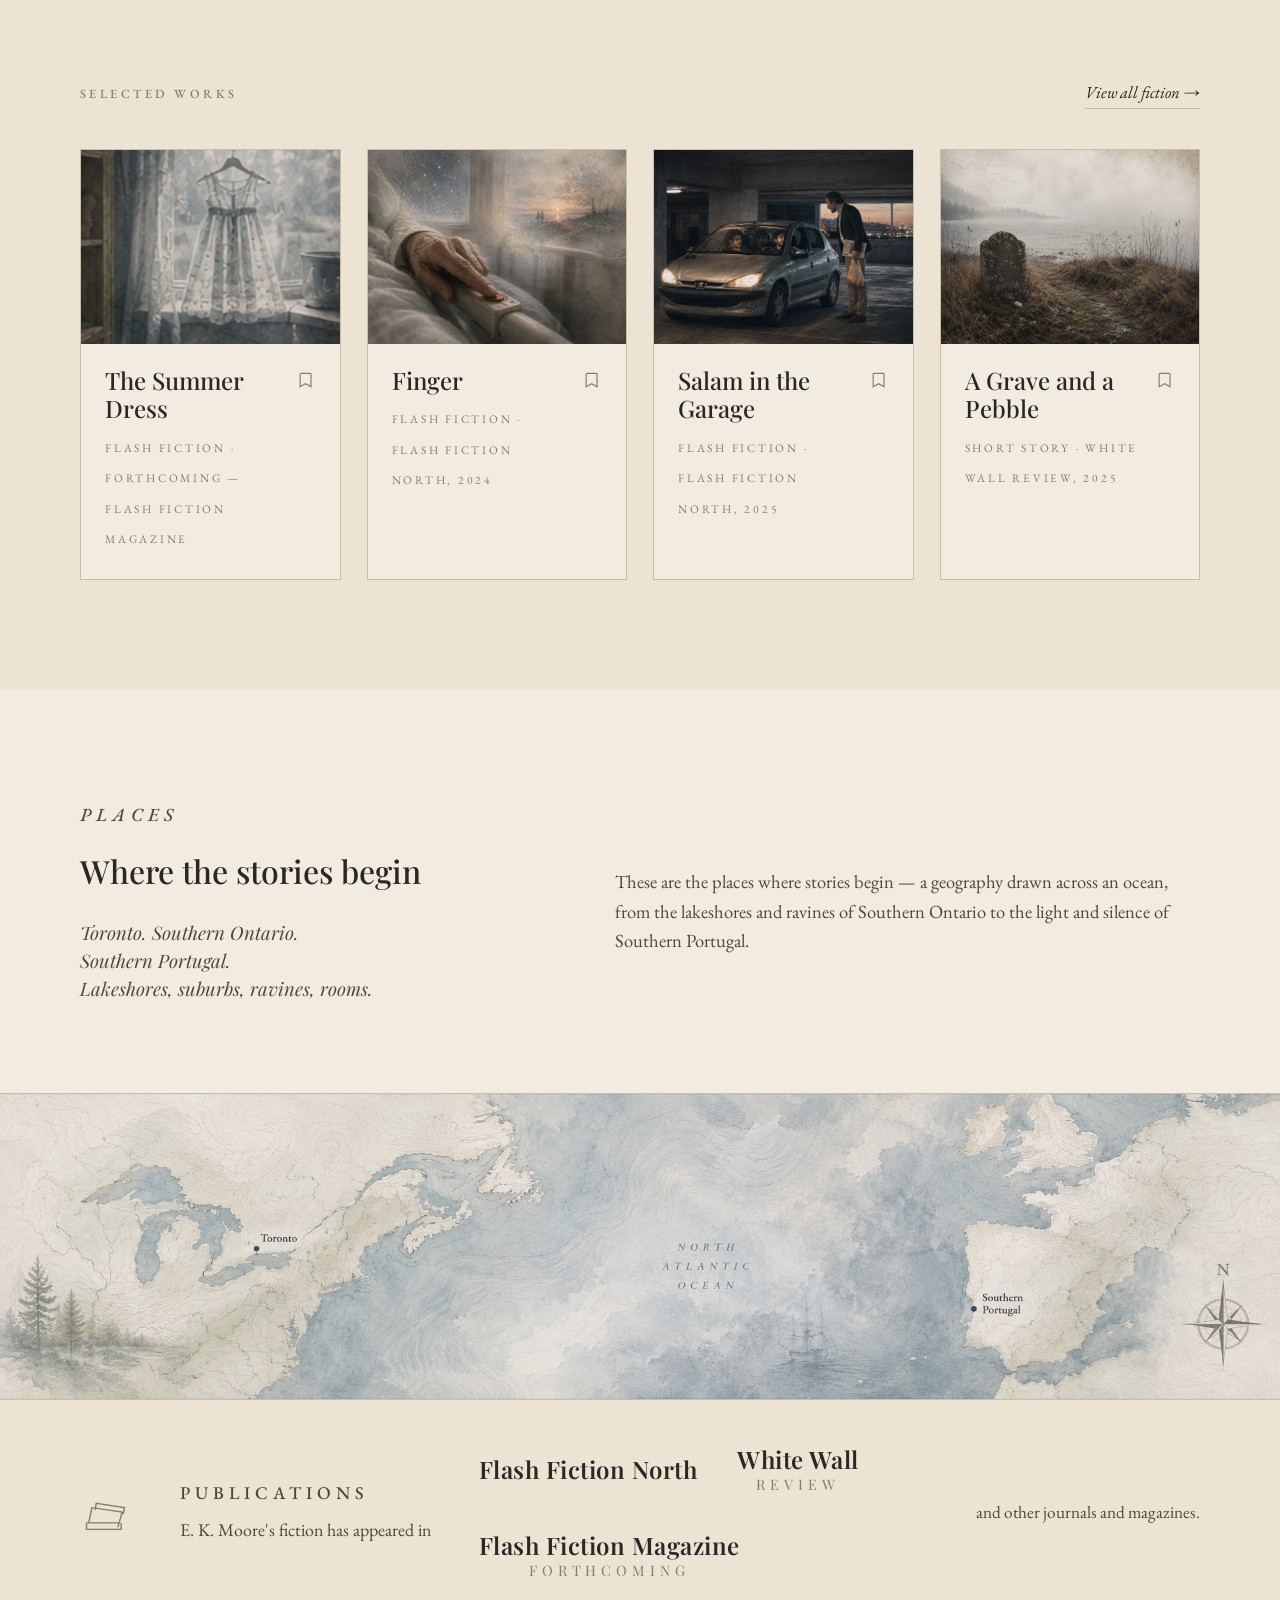
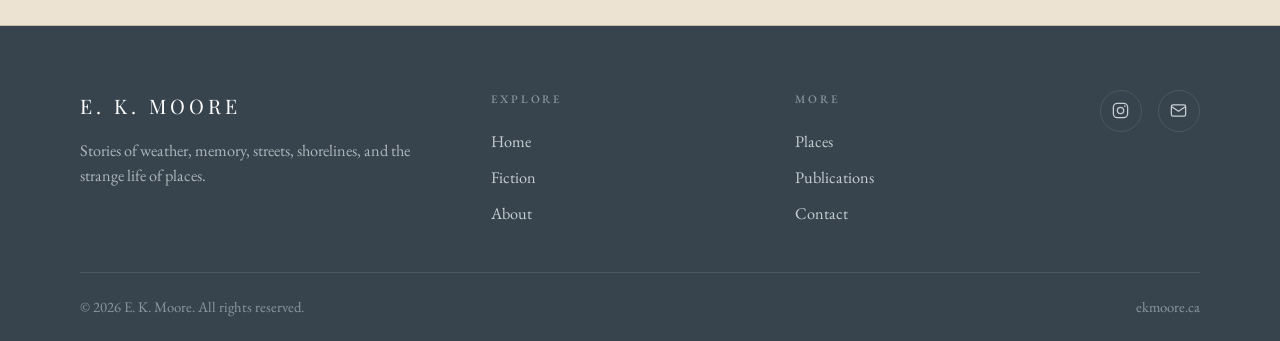
==== commit 89503341: "The Summer Dress forthcoming in Flash Fiction Magazine: card, fiction entry, bios, pubs strip Co-Aut" ====
--- a/index.html
+++ b/index.html
@@ -8,7 +8,11 @@
 <meta name="author" content="E. K. Moore">
 <link rel="canonical" href="https://ekmoore.ca/">
 
+<meta name="theme-color" content="#f2ece0">
+
 <!-- Open Graph -->
+<meta property="og:site_name" content="E. K. Moore">
+<meta property="og:locale" content="en_CA">
 <meta property="og:type" content="website">
 <meta property="og:url" content="https://ekmoore.ca/">
 <meta property="og:title" content="E. K. Moore — Place-based fiction by a geographer">
@@ -31,6 +35,7 @@
 </script>
 
 <link rel="icon" href="/assets/favicon.svg" type="image/svg+xml">
+<link rel="preload" as="image" href="/assets/img/hero.jpg" fetchpriority="high">
 <link rel="preconnect" href="https://fonts.googleapis.com">
 <link rel="preconnect" href="https://fonts.gstatic.com" crossorigin>
 <link href="https://fonts.googleapis.com/css2?family=Playfair+Display:ital,wght@0,400;0,500;0,600;0,700;1,400;1,500;1,600&family=EB+Garamond:ital,wght@0,400;0,500;1,400&family=Caveat:wght@400;500&display=swap" rel="stylesheet">
@@ -193,7 +198,8 @@
   /* ---------- Selected works ---------- */
   .works{background:var(--paper-2)}
   .works-head{display:flex;justify-content:space-between;align-items:baseline;margin-bottom:40px;gap:20px;flex-wrap:wrap}
-  .cards{display:grid;grid-template-columns:repeat(3,1fr);gap:30px}
+  .cards{display:grid;grid-template-columns:repeat(4,1fr);gap:26px}
+  @media(max-width:1150px){.cards{grid-template-columns:repeat(2,1fr)}}
   .card{
     background:var(--paper);
     border:1px solid var(--line);
@@ -290,7 +296,7 @@
       <a href="/about">About</a>
       <a href="#places">Places</a>
       <a href="#pubs">Publications</a>
-      <a href="#contact">Contact</a>
+      <a href="mailto:ekmoore.writer@gmail.com">Contact</a>
     </nav>
   </div>
 </header>
@@ -332,6 +338,17 @@
     </div>
     <div class="cards">
 
+      <article class="card">
+        <div class="card-img"><img src="/assets/img/story-summer-dress.jpg" alt="A pale summer dress on a hanger before a frosted window." loading="lazy"></div>
+        <div class="card-body">
+          <div>
+            <h3 class="card-title">The Summer Dress</h3>
+            <span class="card-genre">Flash Fiction · Forthcoming — Flash Fiction Magazine</span>
+          </div>
+          <svg class="card-icon" width="20" height="20" viewBox="0 0 24 24" fill="none" stroke="currentColor" stroke-width="1.4"><path d="M6 4h11a1 1 0 0 1 1 1v15l-6.5-3.5L5 20V5a1 1 0 0 1 1-1Z"/></svg>
+        </div>
+      </article>
+
       <a class="card" href="/fiction/finger">
         <div class="card-img"><img src="/assets/img/story-finger.jpg" alt="A weathered hand rests on a call button; a constellation and a distant shore appear beyond the window." loading="lazy"></div>
         <div class="card-body">
@@ -398,6 +415,7 @@
     <div class="pubs-names">
       <a class="pub-name" href="https://www.flashfictionnorth.com/" target="_blank" rel="noopener"><span class="big">Flash Fiction North</span></a>
       <a class="pub-name" href="https://whitewallreview.com/a-grave-and-a-pebble/" target="_blank" rel="noopener"><span class="big">White Wall</span><span class="small">Review</span></a>
+      <a class="pub-name" href="https://flashfictionmagazine.com/" target="_blank" rel="noopener"><span class="big">Flash Fiction Magazine</span><span class="small">Forthcoming</span></a>
     </div>
     <p class="pubs-tail">and other journals and magazines.</p>
   </div>
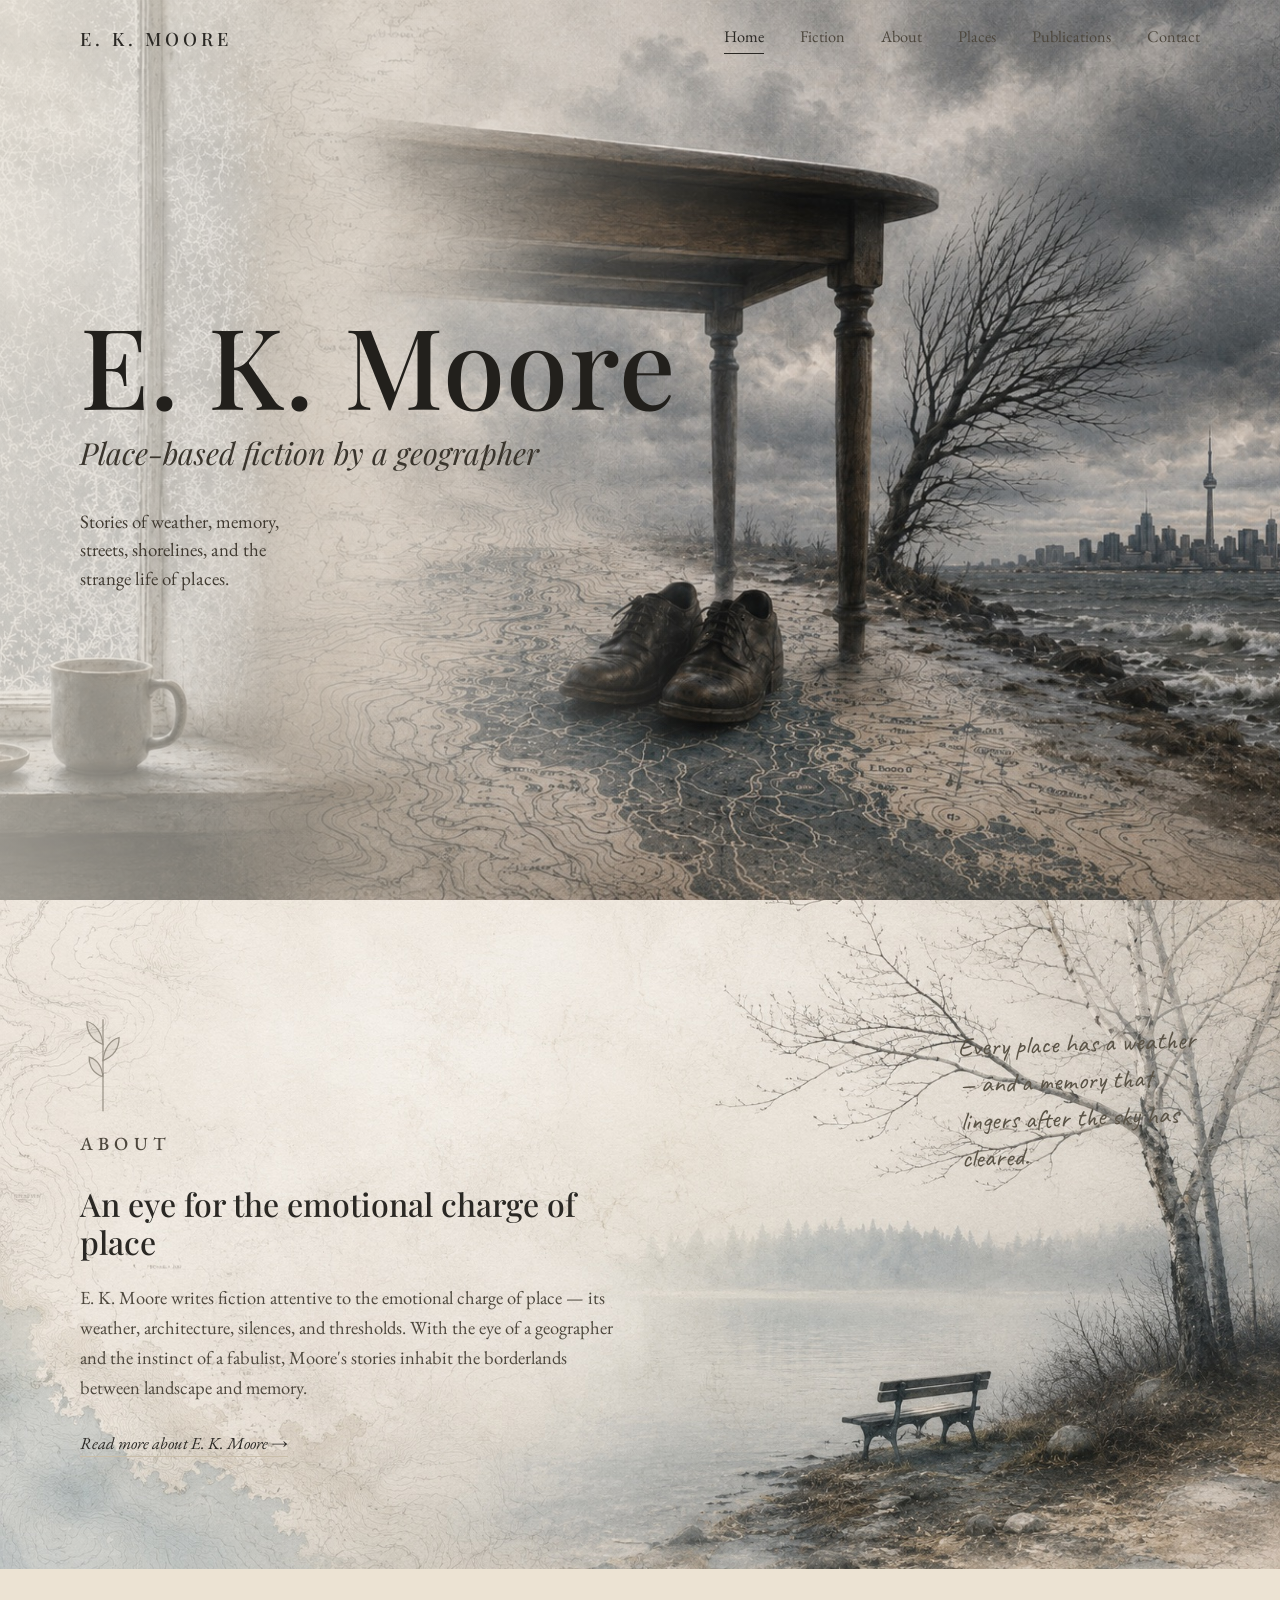
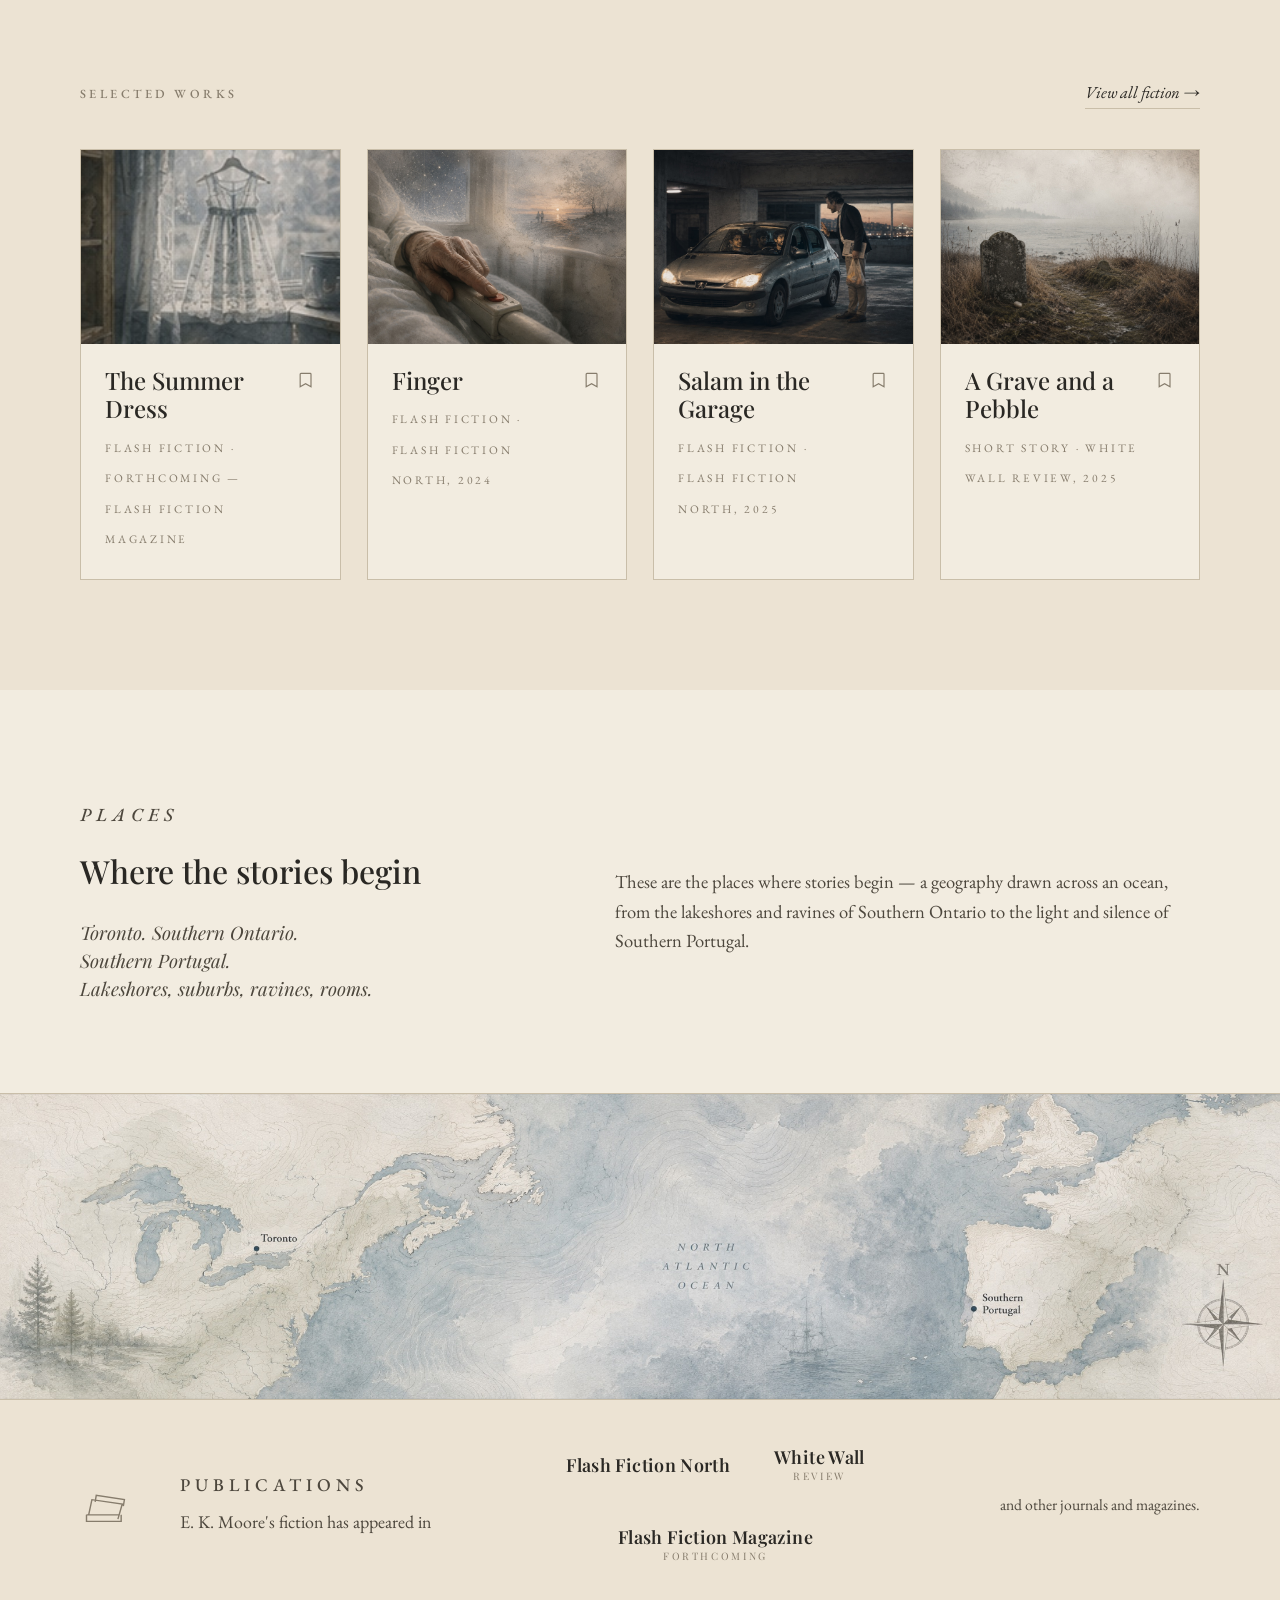
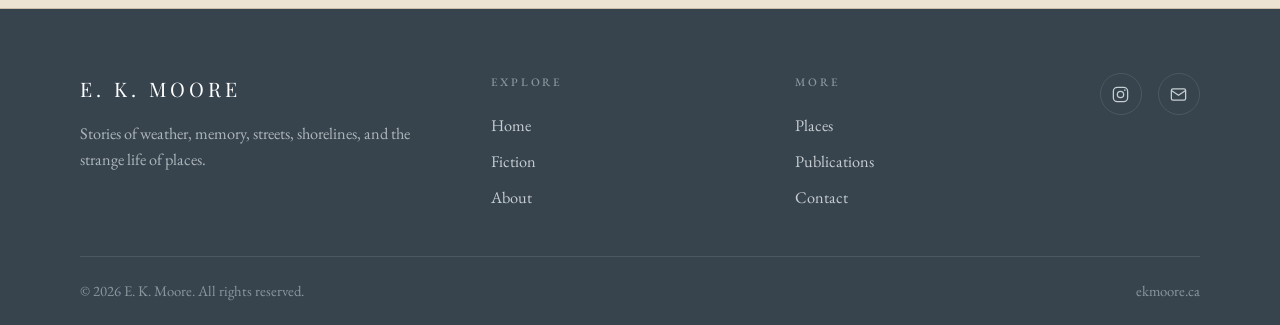
==== commit 56d85586: "Publications strip: smaller journal names, centered, no wrap Co-Authored-By: Claude Fable 5 <noreply" ====
--- a/index.html
+++ b/index.html
@@ -232,11 +232,11 @@
   .pubs-lead{max-width:16rem}
   .pubs-lead .eyebrow{display:block;margin-bottom:.5rem}
   .pubs-lead span{font-size:1.12rem;color:var(--ink-soft)}
-  .pubs-names{display:flex;align-items:center;gap:40px;flex-wrap:wrap;flex:1}
+  .pubs-names{display:flex;align-items:center;justify-content:center;gap:44px;flex-wrap:wrap;flex:1}
   .pub-name{font-family:var(--display);text-align:center;line-height:1.1;color:var(--ink)}
-  .pub-name .big{font-size:1.5rem;font-weight:600;letter-spacing:.02em}
-  .pub-name .small{font-size:.9rem;letter-spacing:.34em;text-transform:uppercase;color:var(--muted);display:block;margin-top:4px}
-  .pubs-tail{font-size:1.08rem;color:var(--ink-soft);max-width:14rem}
+  .pub-name .big{font-size:1.12rem;font-weight:600;letter-spacing:.02em;white-space:nowrap}
+  .pub-name .small{font-size:.64rem;letter-spacing:.26em;text-transform:uppercase;color:var(--muted);display:block;margin-top:4px}
+  .pubs-tail{font-size:.98rem;color:var(--ink-soft);max-width:13rem}
 
   /* ---------- Footer ---------- */
   footer{background:var(--slate);color:#d9dde0}
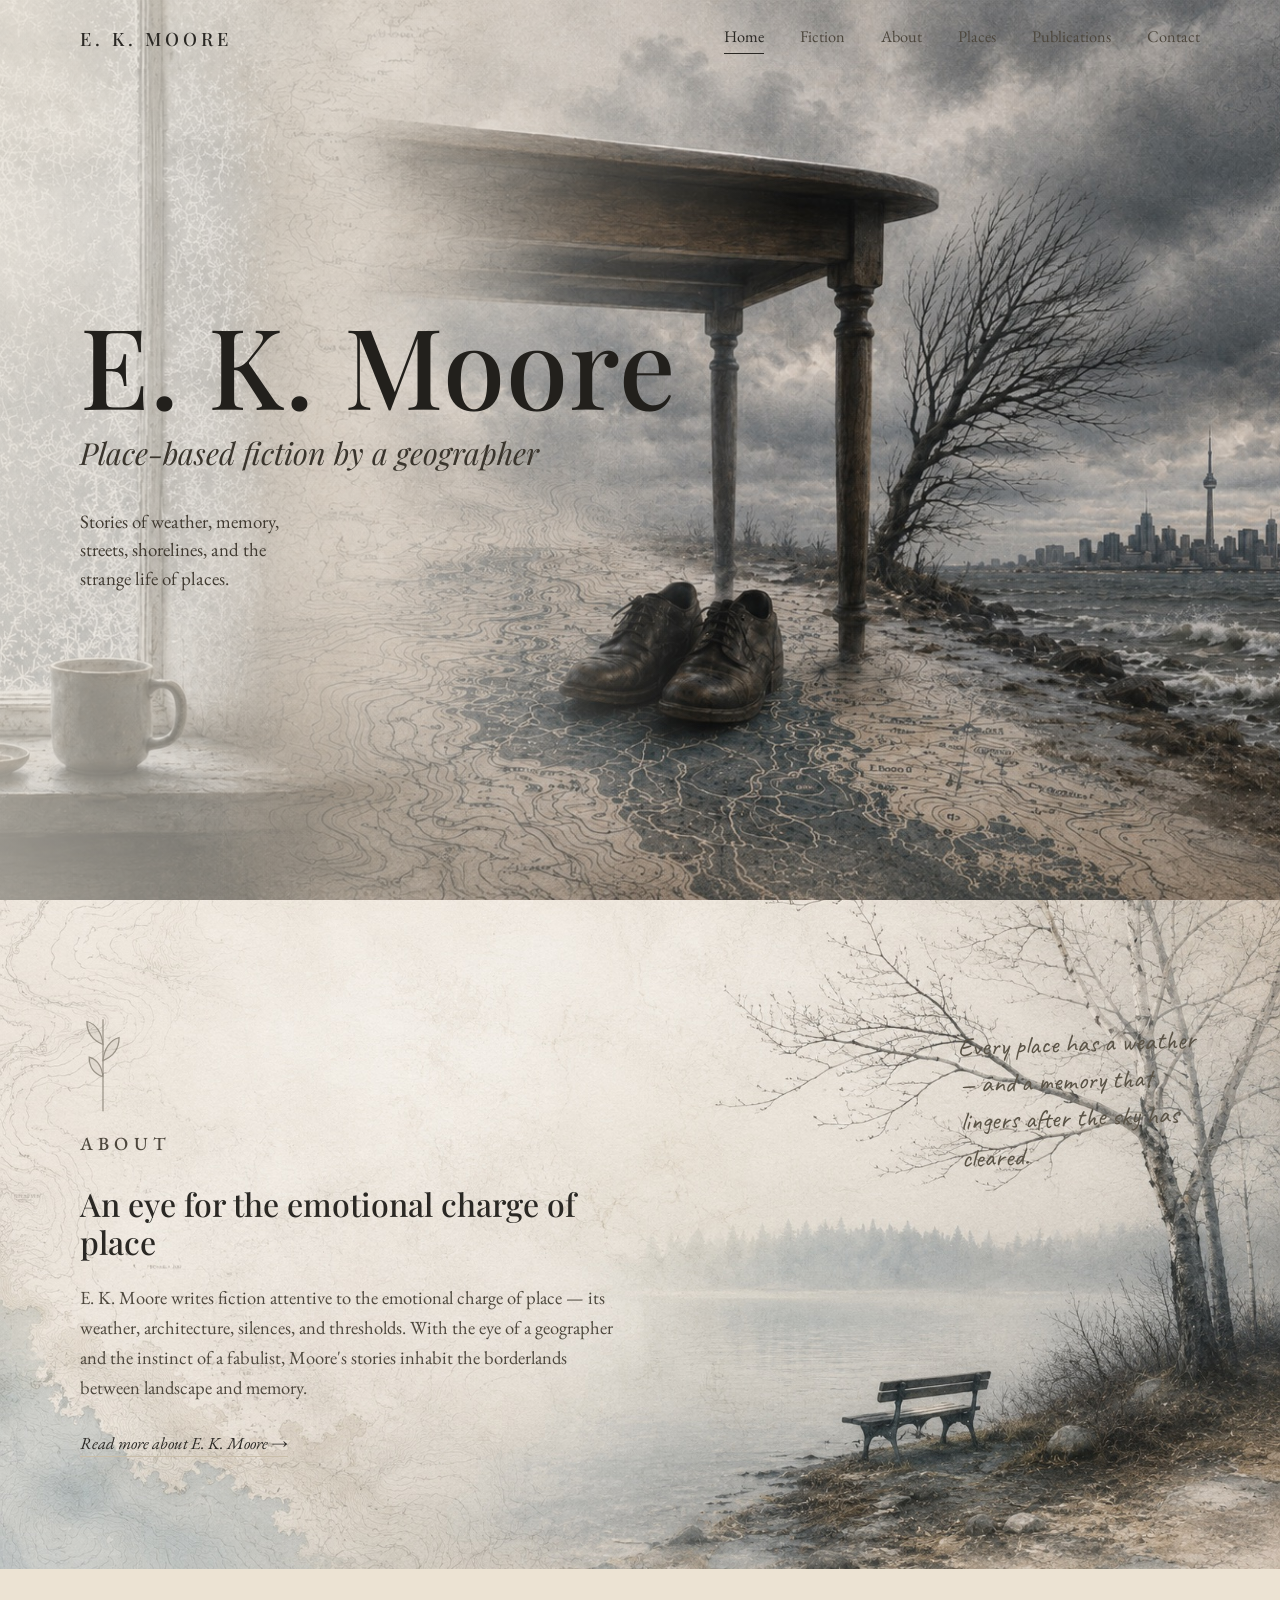
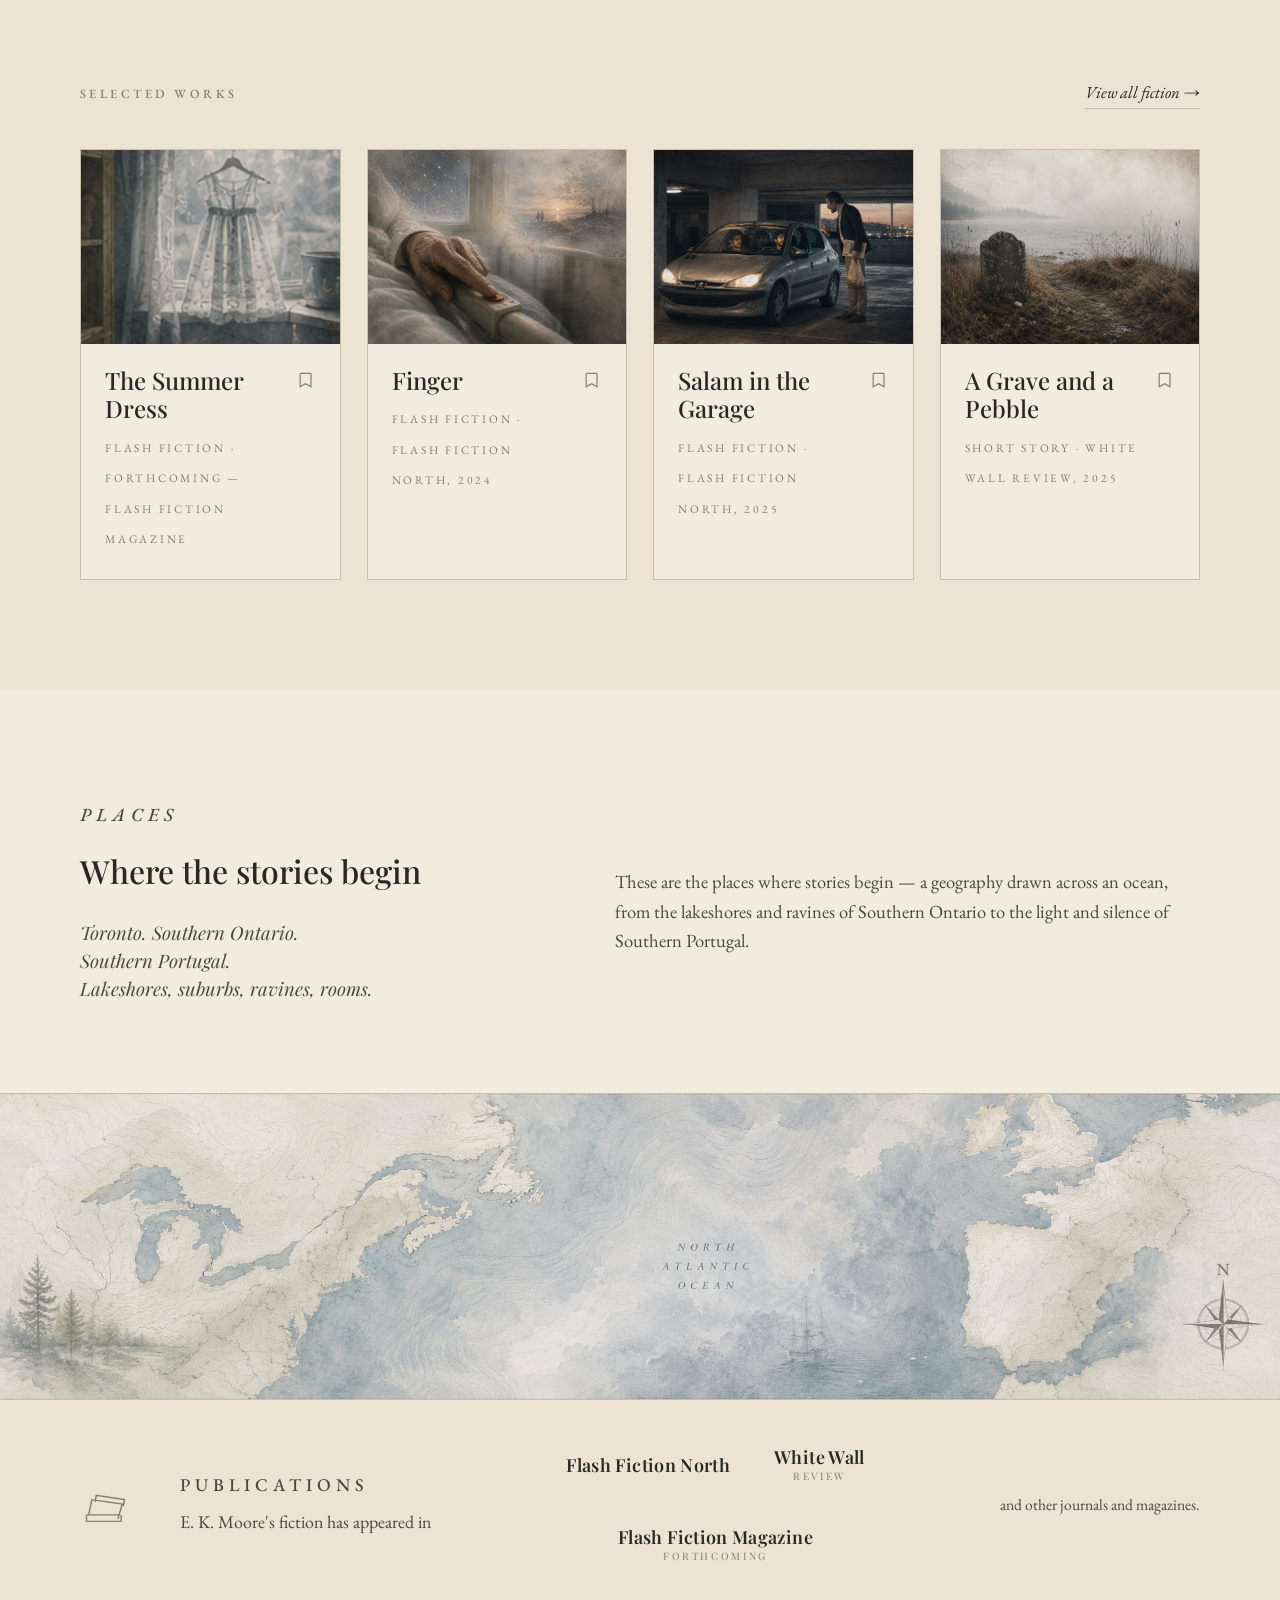
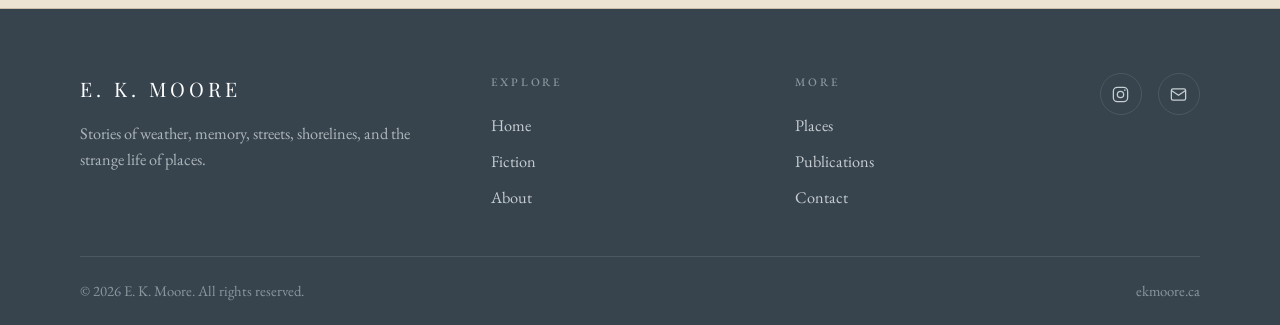
==== commit 7ba09fda: "Places map: replace with dotless North Atlantic version Co-Authored-By: Claude Fable 5 <noreply@anth" ====
--- a/index.html
+++ b/index.html
@@ -397,7 +397,7 @@
     <p class="places-lede">These are the places where stories begin — a geography drawn across an ocean, from the lakeshores and ravines of Southern Ontario to the light and silence of Southern Portugal.</p>
   </div>
   <div class="map-band">
-    <img src="/assets/img/map.jpg" alt="Antique-style map of the North Atlantic marking Toronto and Southern Portugal." loading="lazy">
+    <img src="/assets/img/map.jpg" alt="Antique watercolour map of the North Atlantic, from the Great Lakes to the Iberian coast, with a tall ship mid-ocean." loading="lazy">
   </div>
 </section>
 
